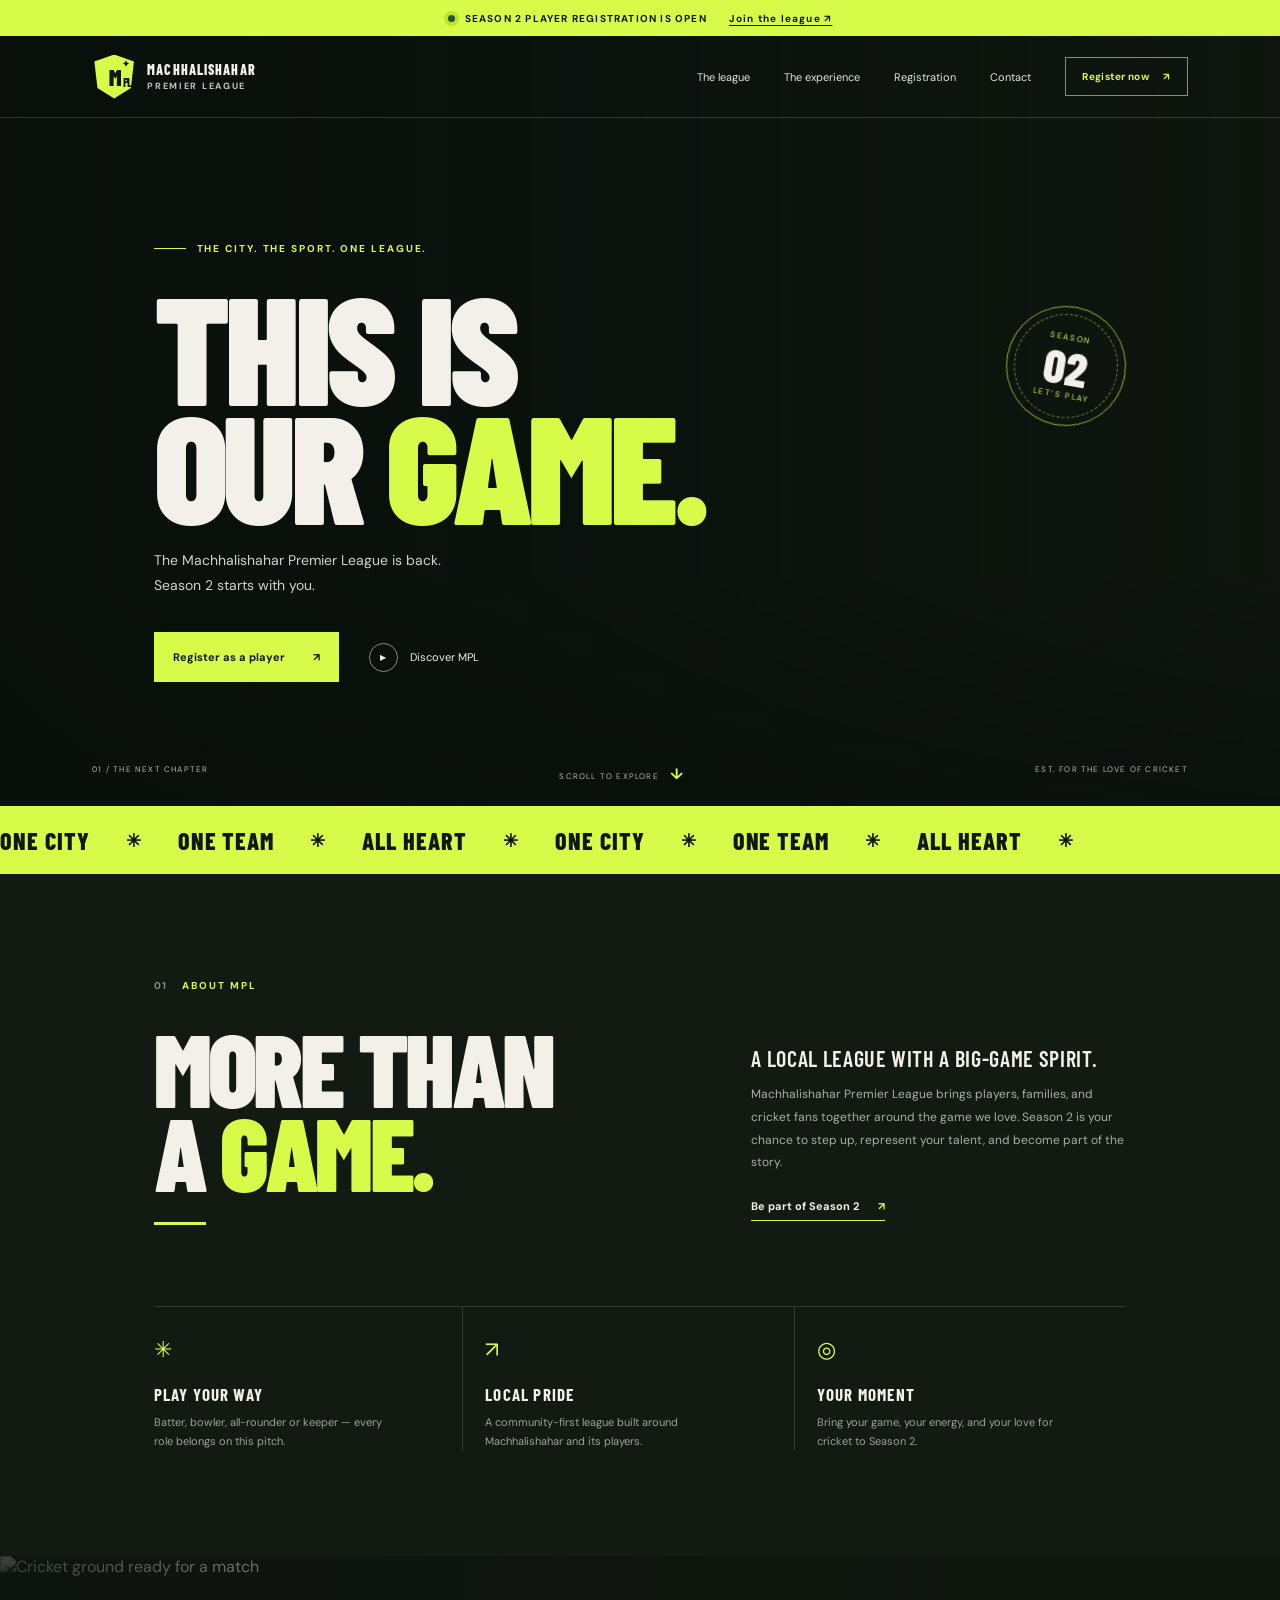
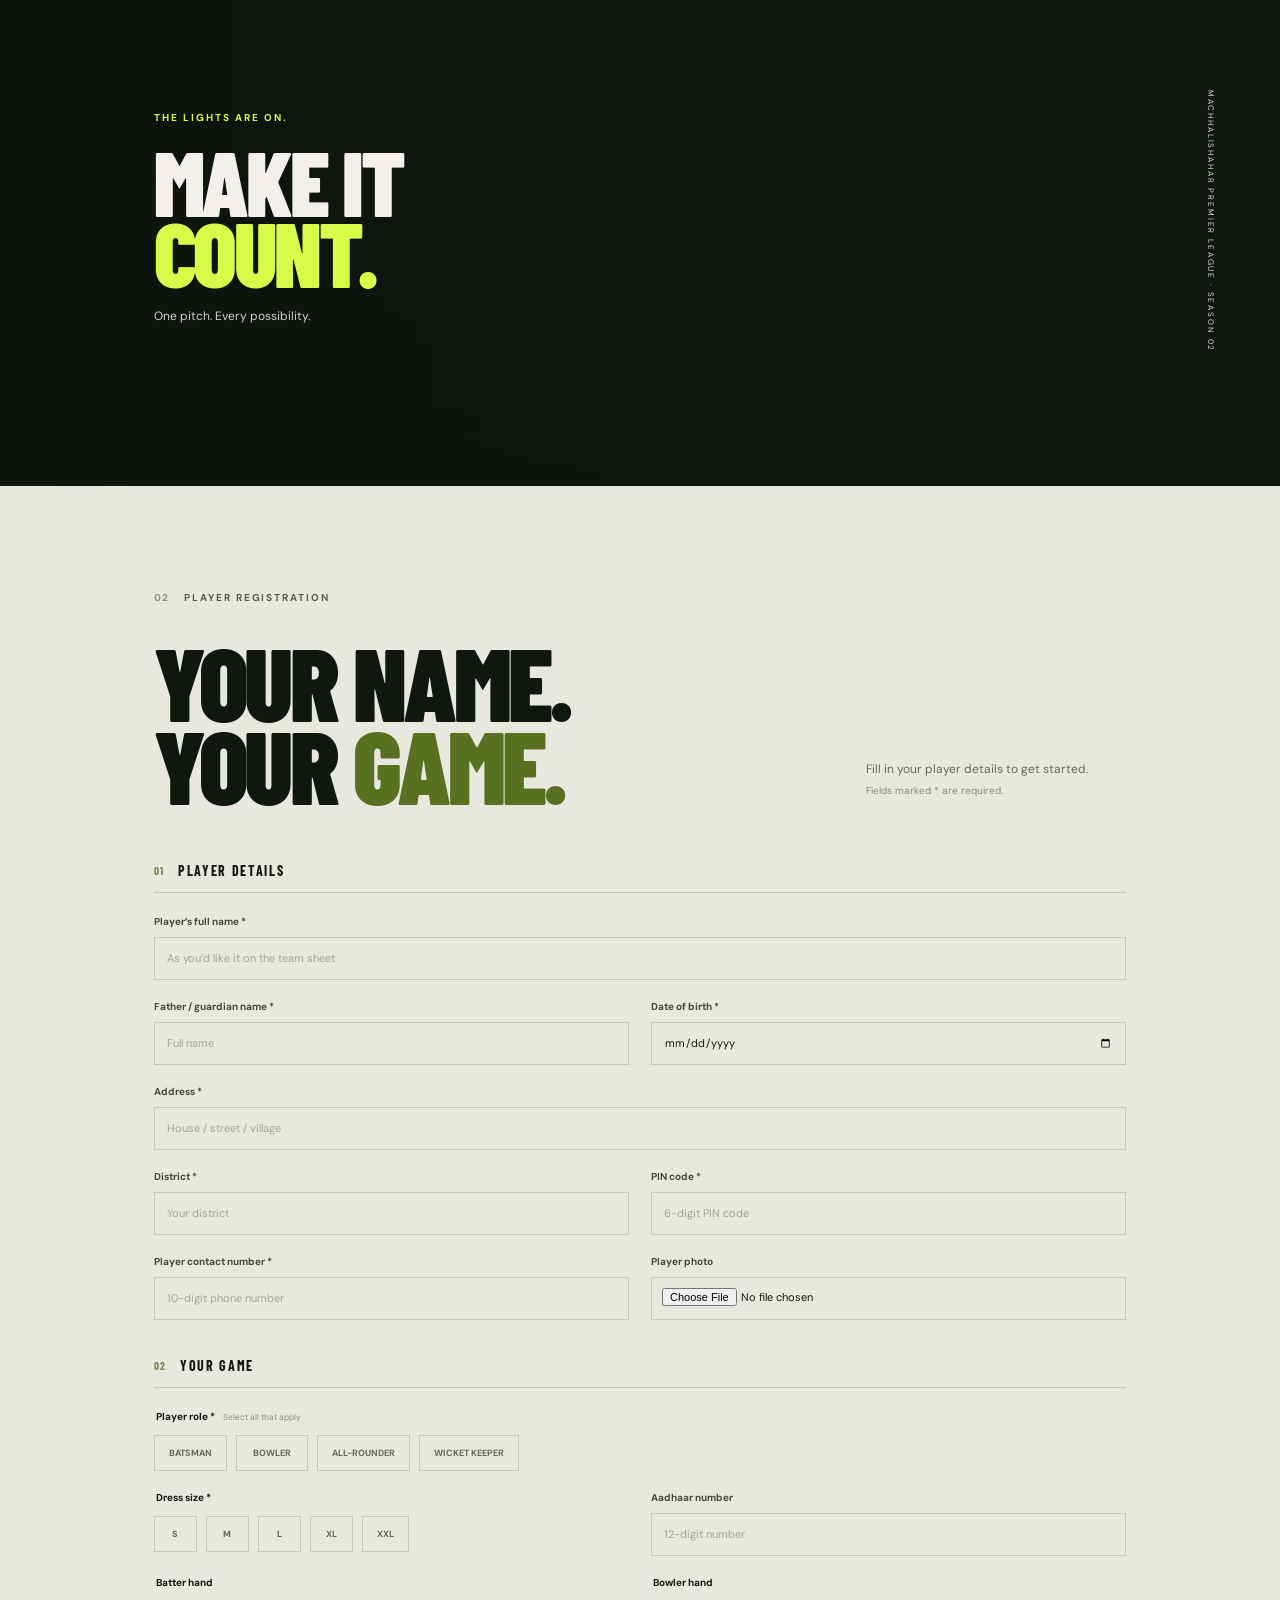
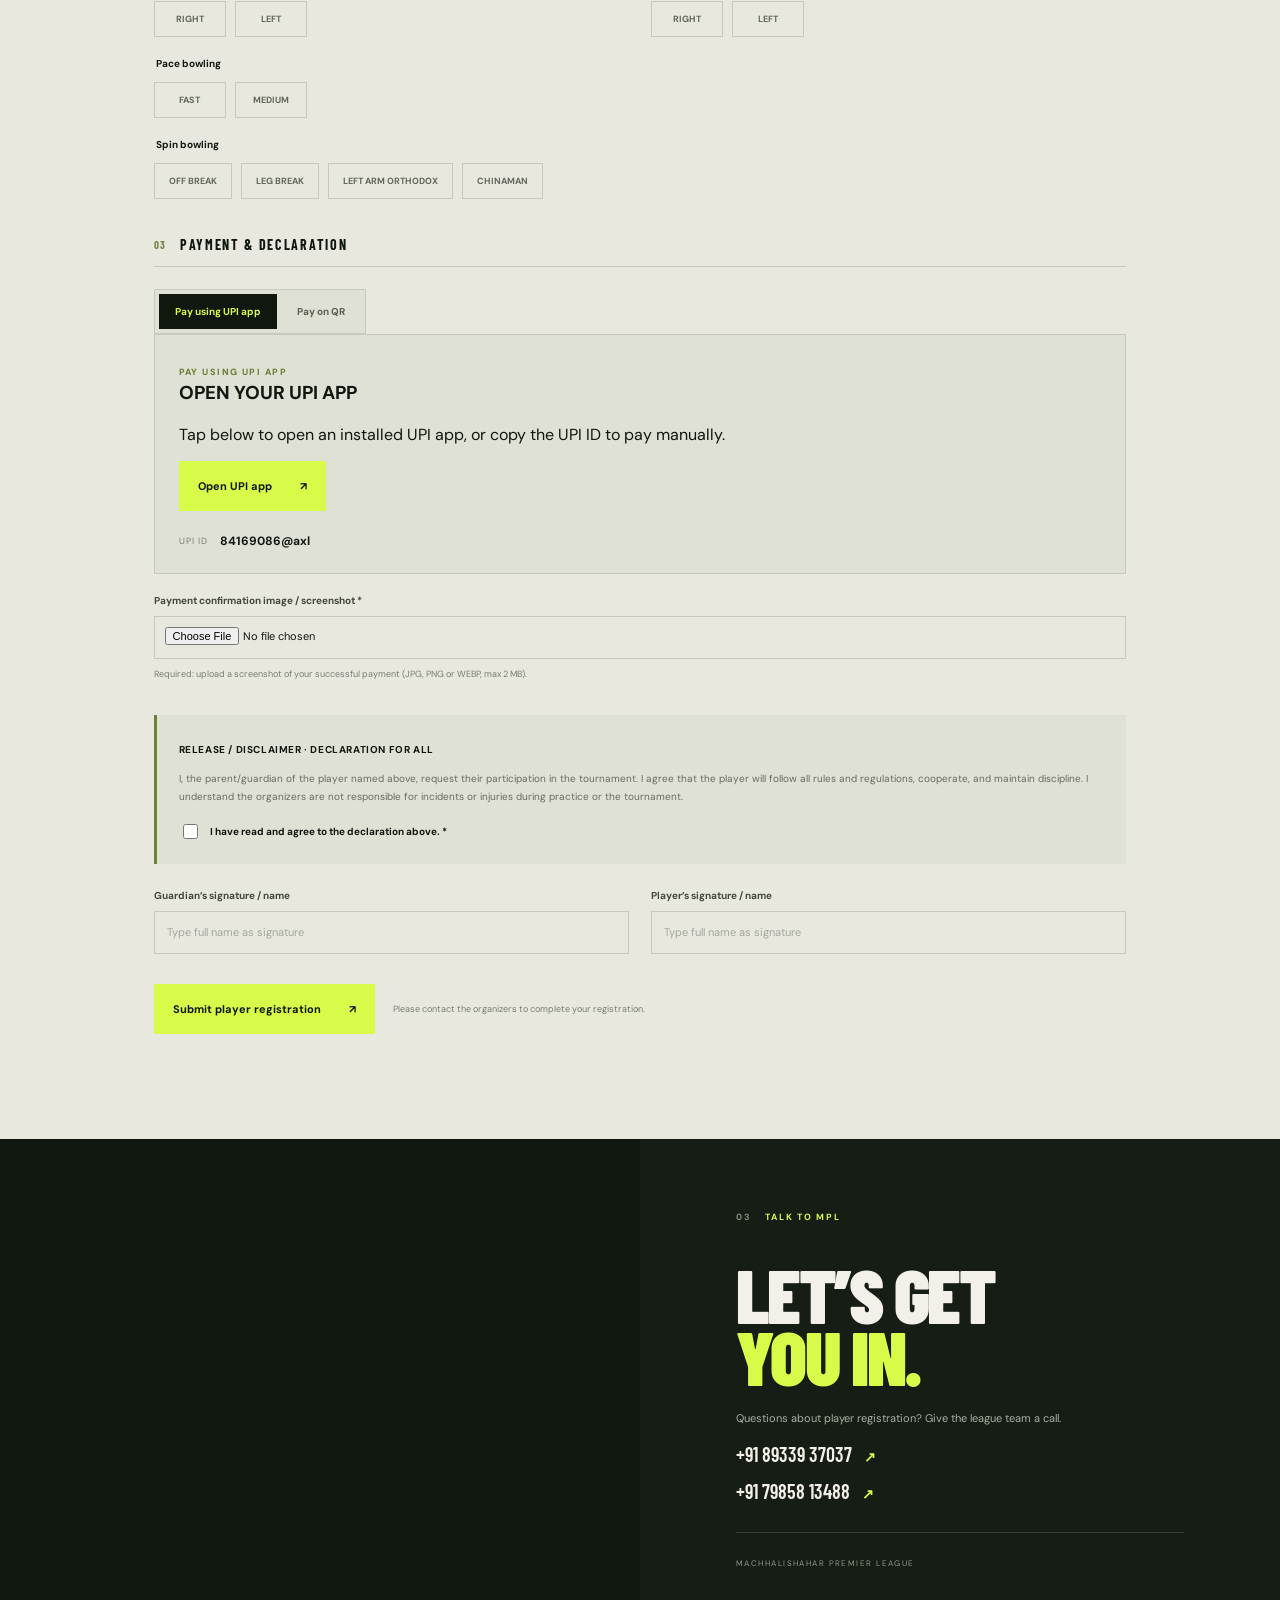
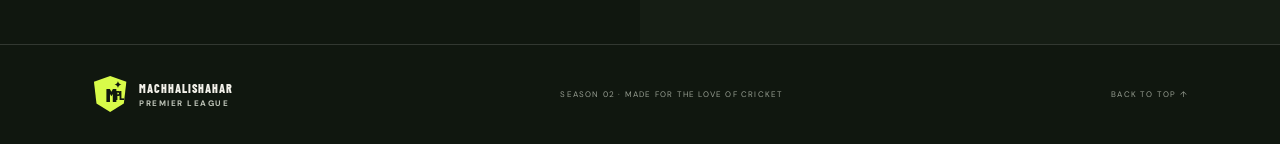
==== mpl.html @ d9a35962 "just mpl" ====
<!doctype html>
<html lang="en">
<head>
  <meta charset="UTF-8" />
  <meta name="viewport" content="width=device-width, initial-scale=1.0" />
  <meta name="theme-color" content="#10170f" />
  <meta name="description" content="Machhalishahar Premier League Season 2 — player registration, cricket, and community." />
  <title>MPL — Machhalishahar Premier League</title>
  <link rel="preconnect" href="https://fonts.googleapis.com" />
  <link rel="preconnect" href="https://fonts.gstatic.com" crossorigin />
  <link href="https://fonts.googleapis.com/css2?family=Barlow+Condensed:wght@500;600;700;800;900&family=DM+Sans:wght@400;500;600;700&display=swap" rel="stylesheet" />
  <link rel="stylesheet" href="styles.css" />
</head>
<body>
  <div class="announcement"><span class="live-dot"></span> SEASON 2 PLAYER REGISTRATION IS OPEN <a href="#register">Join the league <span aria-hidden="true">↗</span></a></div>
  <header class="site-header">
    <a class="brand" href="#home" aria-label="MPL home"><span class="brand-mark"><span>M</span><b>PL</b><i>✦</i></span><span class="brand-name">MACHHALISHAHAR<small>PREMIER LEAGUE</small></span></a>
    <button class="menu-toggle" aria-label="Open navigation" aria-expanded="false"><span></span><span></span></button>
    <nav class="nav"><a href="#about">The league</a><a href="#experience">The experience</a><a href="#register">Registration</a><a href="#contact">Contact</a><a class="nav-cta" href="#register">Register now <span>↗</span></a></nav>
  </header>
  <main>
    <section class="hero" id="home">
      <div class="hero-image" role="img" aria-label="Cricket batter playing under stadium lights"></div>
      <div class="hero-shade"></div>
      <div class="hero-content">
        <div class="eyebrow"><span class="eyebrow-line"></span> THE CITY. THE SPORT. ONE LEAGUE.</div>
        <h1>THIS IS<br/>OUR <em>GAME.</em></h1>
        <p class="hero-sub">The Machhalishahar Premier League is back.<br/>Season 2 starts with you.</p>
        <div class="hero-actions"><a class="button button-lime" href="#register">Register as a player <span>↗</span></a><a class="text-link" href="#about"><span class="play-icon">▶</span> Discover MPL</a></div>
      </div>
      <div class="hero-stamp"><span>SEASON</span><strong>02</strong><span>LET’S PLAY</span></div>
      <div class="hero-bottom"><span>01 / THE NEXT CHAPTER</span><span class="scroll-cue">SCROLL TO EXPLORE <b>↓</b></span><span>EST. FOR THE LOVE OF CRICKET</span></div>
    </section>
    <section class="ticker" aria-label="League motto"><div class="ticker-track"><span>ONE CITY</span><i>✳</i><span>ONE TEAM</span><i>✳</i><span>ALL HEART</span><i>✳</i><span>ONE CITY</span><i>✳</i><span>ONE TEAM</span><i>✳</i><span>ALL HEART</span><i>✳</i></div></section>
    <section class="about section-pad" id="about">
      <div class="section-kicker"><span>01</span> ABOUT MPL</div>
      <div class="about-grid"><div><h2>MORE THAN<br/>A <em>GAME.</em></h2><div class="short-rule"></div></div><div class="about-copy"><p class="lead">A local league with a big-game spirit.</p><p>Machhalishahar Premier League brings players, families, and cricket fans together around the game we love. Season 2 is your chance to step up, represent your talent, and become part of the story.</p><a class="arrow-link" href="#register">Be part of Season 2 <span>↗</span></a></div></div>
      <div class="feature-row"><article class="feature"><span class="feature-icon">✳</span><h3>PLAY YOUR WAY</h3><p>Batter, bowler, all-rounder or keeper — every role belongs on this pitch.</p></article><article class="feature"><span class="feature-icon">↗</span><h3>LOCAL PRIDE</h3><p>A community-first league built around Machhalishahar and its players.</p></article><article class="feature"><span class="feature-icon">◎</span><h3>YOUR MOMENT</h3><p>Bring your game, your energy, and your love for cricket to Season 2.</p></article></div>
    </section>
    <section class="photo-break" id="experience"><img src="https://images.unsplash.com/photo-1531415074968-036ba1b575da?auto=format&fit=crop&w=2000&q=85" alt="Cricket ground ready for a match" loading="lazy"/><div class="photo-overlay"></div><div class="photo-caption"><span>THE LIGHTS ARE ON.</span><h2>MAKE IT<br/><em>COUNT.</em></h2><p>One pitch. Every possibility.</p></div><div class="photo-vertical">MACHHALISHAHAR PREMIER LEAGUE · SEASON 02</div></section>
    <section class="register section-pad" id="register">
      <div class="section-kicker"><span>02</span> PLAYER REGISTRATION</div>
      <div class="register-heading"><div><h2>YOUR NAME.<br/>YOUR <em>GAME.</em></h2></div><p>Fill in your player details to get started.<br/><span>Fields marked * are required.</span></p></div>
      <form id="registration-form">
        <div class="form-section-title"><span>01</span> PLAYER DETAILS</div>
        <div class="form-grid">
          <label class="field span-2">Player’s full name *<input name="playerName" placeholder="As you’d like it on the team sheet" required /></label>
          <label class="field">Father / guardian name *<input name="fatherName" placeholder="Full name" required /></label>
          <label class="field">Date of birth *<input name="dob" type="date" required /></label>
          <label class="field span-2">Address *<input name="address" placeholder="House / street / village" required /></label>
          <label class="field">District *<input name="district" placeholder="Your district" required /></label>
          <label class="field">PIN code *<input name="pincode" inputmode="numeric" pattern="[0-9]{6}" maxlength="6" placeholder="6-digit PIN code" required /></label>
          <label class="field">Player contact number *<input name="phone" type="tel" inputmode="numeric" pattern="[0-9]{10}" maxlength="10" placeholder="10-digit phone number" required /></label>
          <label class="field">Player photo<input name="photo" type="file" accept=".jpg,.jpeg,.png,.webp,image/jpeg,image/png,image/webp" /></label>
        </div>
        <div class="form-section-title"><span>02</span> YOUR GAME</div>
        <div class="form-grid">
          <fieldset class="field-set span-2"><legend>Player role * <small>Select all that apply</small></legend><div class="choice-row"><label class="choice"><input type="checkbox" name="role" value="Batsman"/><span>BATSMAN</span></label><label class="choice"><input type="checkbox" name="role" value="Bowler"/><span>BOWLER</span></label><label class="choice"><input type="checkbox" name="role" value="All-rounder"/><span>ALL-ROUNDER</span></label><label class="choice"><input type="checkbox" name="role" value="Wicket keeper"/><span>WICKET KEEPER</span></label></div></fieldset>
          <fieldset class="field-set"><legend>Dress size *</legend><div class="choice-row sizes"><label class="choice"><input type="radio" name="size" value="S" required/><span>S</span></label><label class="choice"><input type="radio" name="size" value="M"/><span>M</span></label><label class="choice"><input type="radio" name="size" value="L"/><span>L</span></label><label class="choice"><input type="radio" name="size" value="XL"/><span>XL</span></label><label class="choice"><input type="radio" name="size" value="XXL"/><span>XXL</span></label></div></fieldset>
          <label class="field">Aadhaar number<input name="aadhaar" inputmode="numeric" pattern="[0-9 ]{12,14}" maxlength="14" placeholder="12-digit number" /></label>
          <fieldset class="field-set"><legend>Batter hand</legend><div class="choice-row"><label class="choice"><input type="radio" name="batterHand" value="Right hand"/><span>RIGHT</span></label><label class="choice"><input type="radio" name="batterHand" value="Left hand"/><span>LEFT</span></label></div></fieldset>
          <fieldset class="field-set"><legend>Bowler hand</legend><div class="choice-row"><label class="choice"><input type="radio" name="bowlerHand" value="Right hand"/><span>RIGHT</span></label><label class="choice"><input type="radio" name="bowlerHand" value="Left hand"/><span>LEFT</span></label></div></fieldset>
          <fieldset class="field-set span-2"><legend>Pace bowling</legend><div class="choice-row"><label class="choice"><input type="checkbox" name="pace" value="Fast"/><span>FAST</span></label><label class="choice"><input type="checkbox" name="pace" value="Medium"/><span>MEDIUM</span></label></div></fieldset>
          <fieldset class="field-set span-2"><legend>Spin bowling</legend><div class="choice-row"><label class="choice"><input type="checkbox" name="spin" value="Off break"/><span>OFF BREAK</span></label><label class="choice"><input type="checkbox" name="spin" value="Leg break"/><span>LEG BREAK</span></label><label class="choice"><input type="checkbox" name="spin" value="Left arm orthodox"/><span>LEFT ARM ORTHODOX</span></label><label class="choice"><input type="checkbox" name="spin" value="Chinaman"/><span>CHINAMAN</span></label></div></fieldset>
        </div>
        <div class="form-section-title"><span>03</span> PAYMENT &amp; DECLARATION</div>
        <div class="payment-method-toggle" role="group" aria-label="Choose a payment method">
          <button class="payment-method-button" type="button" data-payment-method="upi" aria-pressed="true">Pay using UPI app</button>
          <button class="payment-method-button" type="button" data-payment-method="qr" aria-pressed="false">Pay on QR</button>
        </div>
        <div class="payment-panel span-2">
          <div class="payment-option payment-upi" data-payment-option="upi">
            <span class="payment-label">PAY USING UPI APP</span><h3>OPEN YOUR UPI APP</h3>
            <p>Tap below to open an installed UPI app, or copy the UPI ID to pay manually.</p>
            <a class="button button-lime upi-launch" href="upi://pay?pa=84169086%40axl&pn=Registration%20Payment&am=700&cu=INR&tn=Registration%20Fee">Open UPI app <span>↗</span></a>
            <div class="upi-id"><span>UPI ID</span><strong>84169086@axl</strong></div>
          </div>
          <div class="payment-option payment-qr" data-payment-option="qr" hidden>
            <img src="assets/payment-qr.jpeg" alt="UPI payment QR code for 84169086@axl" />
            <div class="payment-instructions"><span class="payment-label">PAY ON QR</span><h3>SCAN TO PAY</h3><p>Scan this QR code with any UPI app to complete your payment.</p><div class="upi-id"><span>UPI ID</span><strong>84169086@axl</strong></div></div>
          </div>
        </div>
        <div class="form-grid payment-upload-grid"><label class="field span-2">Payment confirmation image / screenshot *<input name="paymentConfirmation" type="file" accept=".jpg,.jpeg,.png,.webp,image/jpeg,image/png,image/webp" required /><small class="field-hint">Required: upload a screenshot of your successful payment (JPG, PNG or WEBP, max 2 MB).</small></label></div>
        <div class="declaration"><strong>RELEASE / DISCLAIMER · DECLARATION FOR ALL</strong><p>I, the parent/guardian of the player named above, request their participation in the tournament. I agree that the player will follow all rules and regulations, cooperate, and maintain discipline. I understand the organizers are not responsible for incidents or injuries during practice or the tournament.</p><label class="agree"><input type="checkbox" name="agree" required/><span>I have read and agree to the declaration above. *</span></label></div>
        <div class="signature-grid"><label class="field">Guardian’s signature / name<input name="guardianSignature" placeholder="Type full name as signature" required /></label><label class="field">Player’s signature / name<input name="playerSignature" placeholder="Type full name as signature" required /></label></div>
        <div class="form-submit"><button class="button button-lime" type="submit">Submit player registration <span>↗</span></button><span class="form-note">Please contact the organizers to complete your registration.</span></div>
        <div class="form-status" id="form-status" role="status" aria-live="polite" hidden></div>
        <div class="form-success" id="form-success" role="status" aria-live="polite"><b>Thanks for stepping up.</b><span></span></div>
      </form>
      <dialog class="submit-dialog" id="submit-dialog" aria-labelledby="submit-dialog-title">
        <span class="wait-spinner" data-wait-spinner aria-label="Please wait"></span>
        <div class="submit-dialog-mark" aria-hidden="true">MPL</div>
        <h3 id="submit-dialog-title" data-dialog-title>Submitting your form</h3>
        <p data-dialog-message>Please wait while we save your player registration and images.</p>
        <button class="button button-lime" type="button" data-dialog-close hidden>Close</button>
      </dialog>
    </section>
    <section class="contact" id="contact"><div class="contact-image"></div><div class="contact-content"><div class="section-kicker"><span>03</span> TALK TO MPL</div><h2>LET’S GET<br/><em>YOU IN.</em></h2><p>Questions about player registration? Give the league team a call.</p><a class="phone-link" href="tel:8933937037">+91 89339 37037 <span>↗</span></a><a class="phone-link" href="tel:7985813488">+91 79858 13488 <span>↗</span></a><div class="contact-rule"></div><span class="contact-label">MACHHALISHAHAR PREMIER LEAGUE</span></div></section>
  </main>
  <footer><a class="brand footer-brand" href="#home"><span class="brand-mark"><span>M</span><b>PL</b><i>✦</i></span><span class="brand-name">MACHHALISHAHAR<small>PREMIER LEAGUE</small></span></a><span class="footer-note">SEASON 02 · MADE FOR THE LOVE OF CRICKET</span><a href="#home" class="back-top">BACK TO TOP ↑</a></footer>
  <script src="script.js"></script>
</body>
</html>
---- styles.css ----
:root{--ink:#10170f;--paper:#f2f0e9;--lime:#d8fb49;--muted:#878d82;--line:rgba(255,255,255,.14);--red:#ba3630}*{box-sizing:border-box}html{scroll-behavior:smooth}body{margin:0;background:var(--ink);color:var(--paper);font-family:'DM Sans',sans-serif}a{color:inherit;text-decoration:none}.announcement{height:36px;display:flex;align-items:center;justify-content:center;gap:10px;background:var(--lime);color:var(--ink);font-size:10px;font-weight:700;letter-spacing:.12em}.announcement a{margin-left:12px;text-decoration:underline;text-underline-offset:3px}.live-dot{height:7px;width:7px;background:#1c592f;border-radius:50%;box-shadow:0 0 0 4px #bce431;animation:pulse 1.8s infinite}.site-header{height:82px;display:flex;align-items:center;justify-content:space-between;padding:0 7.2%;position:absolute;top:36px;left:0;right:0;z-index:5;border-bottom:1px solid rgba(255,255,255,.15)}.brand{display:flex;align-items:center;gap:11px}.brand-mark{width:44px;height:44px;display:grid;place-items:center;position:relative;background:var(--lime);color:var(--ink);clip-path:polygon(50% 0,95% 16%,88% 76%,50% 100%,12% 76%,5% 16%);font-family:'Barlow Condensed';font-size:22px;font-weight:900;letter-spacing:-2px}.brand-mark b{position:absolute;right:5px;bottom:9px;font-size:13px}.brand-mark i{position:absolute;top:3px;right:8px;font-size:9px;font-style:normal}.brand-name{font-family:'Barlow Condensed';font-weight:800;font-size:14px;letter-spacing:.08em;line-height:1}.brand-name small{display:block;font-family:'DM Sans';font-size:9px;letter-spacing:.19em;margin-top:5px;color:#bdc3b7}.nav{display:flex;align-items:center;gap:34px;font-size:11px;color:#e2e5dd}.nav>a:not(.nav-cta):hover{color:var(--lime)}.nav-cta{padding:12px 16px;border:1px solid rgba(216,251,73,.6);color:var(--lime);font-size:10px;font-weight:700;letter-spacing:.04em}.nav-cta span{margin-left:12px}.menu-toggle{display:none}.hero{height:min(770px,90vh);min-height:620px;position:relative;display:flex;align-items:center;padding:82px 12% 0;overflow:hidden}.hero-image{position:absolute;inset:0;background:url('https://images.unsplash.com/photo-1540747913346-19e32dc3e97e?auto=format&fit=crop&w=2200&q=90') center 43%/cover;animation:heroIn 1.2s ease both}.hero-shade{position:absolute;inset:0;background:linear-gradient(90deg,rgba(9,15,11,.92) 0%,rgba(9,15,11,.69) 42%,rgba(9,15,11,.12) 100%),linear-gradient(0deg,rgba(9,15,11,.68),transparent 30%)}.hero-content{position:relative;z-index:1;animation:rise .8s .15s both}.eyebrow,.section-kicker{font-size:10px;letter-spacing:.19em;font-weight:700;color:var(--lime)}.eyebrow{display:flex;align-items:center;gap:11px}.eyebrow-line{width:32px;height:1px;background:var(--lime)}h1,h2,h3,p{margin-top:0}h1,h2{font-family:'Barlow Condensed',sans-serif;font-weight:900;letter-spacing:-.035em}h1{font-size:clamp(84px,12vw,164px);line-height:.78;margin:30px 0 24px}h1 em,h2 em{font-style:normal;color:var(--lime)}.hero-sub{font-size:14px;line-height:1.8;color:#d0d3cc}.hero-actions{display:flex;align-items:center;gap:30px;margin-top:34px}.button{height:50px;display:inline-flex;align-items:center;justify-content:center;gap:28px;border:0;padding:0 19px;font-family:'DM Sans';font-size:11px;font-weight:700;cursor:pointer;transition:transform .2s,background .2s}.button:hover{transform:translateY(-3px)}.button-lime{background:var(--lime);color:var(--ink)}.button-lime:hover{background:#e8ff86}.text-link{font-size:11px}.play-icon{display:inline-grid;place-items:center;width:29px;height:29px;border:1px solid rgba(255,255,255,.5);border-radius:50%;font-size:8px;margin-right:9px}.hero-stamp{position:absolute;right:12%;top:35%;width:120px;height:120px;border:1px solid rgba(216,251,73,.65);border-radius:50%;display:flex;flex-direction:column;align-items:center;justify-content:center;transform:rotate(10deg);animation:spinIn 1s .6s both}.hero-stamp:before{content:'';position:absolute;inset:7px;border:1px dashed rgba(216,251,73,.5);border-radius:50%}.hero-stamp span{font-size:8px;letter-spacing:.2em;color:var(--lime)}.hero-stamp strong{font:800 48px 'Barlow Condensed';line-height:1}.hero-bottom{position:absolute;bottom:22px;left:7.2%;right:7.2%;display:flex;justify-content:space-between;color:#b3b9ae;font-size:8px;letter-spacing:.15em}.scroll-cue b{color:var(--lime);font-size:15px;margin-left:8px}.ticker{height:68px;background:var(--lime);color:var(--ink);overflow:hidden;display:flex;align-items:center}.ticker-track{display:flex;align-items:center;gap:36px;white-space:nowrap;animation:marquee 24s linear infinite;font:800 24px 'Barlow Condensed';letter-spacing:.04em}.ticker-track i{font-style:normal;font-size:18px}.section-pad{padding:105px 12%}.about{background:#121a12}.section-kicker{display:flex;gap:14px;align-items:center}.section-kicker span{color:#858c7f}.about-grid{display:grid;grid-template-columns:1fr .78fr;gap:12%;align-items:end;margin-top:34px}.about h2,.register h2,.contact h2{font-size:clamp(64px,8vw,102px);line-height:.82;margin:0}.short-rule{width:52px;height:3px;background:var(--lime);margin-top:29px}.about-copy{padding-bottom:4px}.lead{font:600 22px 'Barlow Condensed';text-transform:uppercase;letter-spacing:.03em;margin-bottom:12px}.about-copy>p:not(.lead){color:#a8afa3;font-size:12px;line-height:1.9;max-width:410px}.arrow-link{display:inline-block;margin-top:13px;padding-bottom:7px;border-bottom:1px solid var(--lime);font-size:11px;font-weight:700}.arrow-link span{color:var(--lime);margin-left:16px}.feature-row{display:grid;grid-template-columns:repeat(3,1fr);gap:22px;margin-top:81px;border-top:1px solid var(--line)}.feature{padding:28px 17px 0 0;border-right:1px solid var(--line)}.feature:last-child{border-right:0}.feature-icon{font-size:22px;color:var(--lime)}.feature h3{font:700 17px 'Barlow Condensed';letter-spacing:.07em;margin:20px 0 9px}.feature p{font-size:11px;color:#9ca397;line-height:1.7;max-width:240px;margin:0}.photo-break{height:530px;position:relative;overflow:hidden}.photo-break>img{width:100%;height:100%;object-fit:cover;object-position:center 55%;filter:saturate(.7)}.photo-overlay{position:absolute;inset:0;background:linear-gradient(90deg,rgba(13,19,13,.8),transparent 76%),linear-gradient(0deg,rgba(13,19,13,.48),transparent 50%)}.photo-caption{position:absolute;left:12%;top:50%;transform:translateY(-50%)}.photo-caption>span{color:var(--lime);font-size:10px;letter-spacing:.2em;font-weight:700}.photo-caption h2{font-size:90px;line-height:.79;margin:20px 0}.photo-caption p{font-size:12px;color:#d2d5ce}.photo-vertical{position:absolute;right:5%;top:50%;writing-mode:vertical-rl;transform:translateY(-50%);color:#d7dfd0;font-size:8px;letter-spacing:.23em}.register{background:#e9e8df;color:var(--ink)}.register .section-kicker{color:#506044}.register .section-kicker span{color:#8a9081}.register-heading{display:flex;justify-content:space-between;align-items:end;margin:36px 0 55px}.register h2 em{color:#577121}.register-heading>p{font-size:12px;line-height:1.8;color:#656a5e;margin:0 4% 5px 20px}.register-heading>p span{color:#868a7e;font-size:10px}.form-section-title{display:flex;gap:13px;align-items:center;border-bottom:1px solid #c5c8bc;padding-bottom:13px;margin:37px 0 22px;font:700 14px 'Barlow Condensed';letter-spacing:.12em}.form-section-title span{color:#75843f;font-size:11px}.form-grid{display:grid;grid-template-columns:repeat(2,1fr);gap:20px 22px}.span-2{grid-column:span 2}.field{display:flex;flex-direction:column;gap:9px;font-size:10px;font-weight:700;color:#42483c}.field input:not([type=checkbox]):not([type=radio]){width:100%;height:43px;background:transparent;border:1px solid #c7c9be;padding:0 12px;color:var(--ink);font:400 11px 'DM Sans';outline:none;border-radius:0}.field input:focus{border-color:#687b31;box-shadow:0 0 0 2px rgba(104,123,49,.12)}.field input::placeholder{color:#a3a69c}.field input[type=file]{padding:10px!important}.field-set{border:0;padding:0;margin:0;min-width:0}.field-set legend{font-size:10px;font-weight:700;margin-bottom:12px}.field-set legend small{font-weight:400;color:#8a8d82;margin-left:6px}.choice-row{display:flex;flex-wrap:wrap;gap:9px}.choice{position:relative;cursor:pointer}.choice input{position:absolute;opacity:0;inset:0}.choice span{height:36px;padding:0 14px;min-width:72px;border:1px solid #c7c9be;display:flex;align-items:center;justify-content:center;font-size:9px;font-weight:700;color:#61665b;transition:.15s}.choice input:checked+span{background:var(--ink);color:var(--lime);border-color:var(--ink)}.choice input:focus-visible+span{outline:2px solid #778a3f;outline-offset:2px}.sizes .choice span{min-width:43px}.declaration{margin-top:35px;padding:22px;background:#dfe1d5;border-left:3px solid #6d8236}.declaration>strong{font-size:10px;letter-spacing:.06em}.declaration p{font-size:10px;line-height:1.8;color:#666b60;margin:12px 0 15px}.agree{display:flex;align-items:center;gap:9px;font-size:10px;font-weight:700}.agree input{accent-color:#657b31;width:15px;height:15px}.signature-grid{display:grid;grid-template-columns:repeat(2,1fr);gap:22px;margin-top:25px}.form-submit{display:flex;align-items:center;gap:18px;margin-top:30px}.form-note{font-size:9px;color:#777c71}.form-success{display:none;margin-top:22px;padding:15px;background:#dbe8bd;border-left:3px solid #718d35;font-size:11px}.form-success.show{display:flex;flex-direction:column;gap:5px}.contact{min-height:505px;position:relative;display:grid;grid-template-columns:1fr 1fr;overflow:hidden}.contact-image{background:url('https://images.unsplash.com/photo-1624526267942-ab0ff8a3e972?auto=format&fit=crop&w=1200&q=85') center/cover;filter:saturate(.65)}.contact-content{padding:72px 15%;background:#151d14}.contact-content .section-kicker{font-size:9px}.contact h2{font-size:76px;margin:40px 0 22px}.contact-content>p{font-size:11px;color:#aab0a5;line-height:1.8}.phone-link{display:block;font:600 20px 'Barlow Condensed';margin-top:13px}.phone-link span{color:var(--lime);font-size:14px;margin-left:8px}.contact-rule{width:100%;height:1px;background:var(--line);margin:29px 0 17px}.contact-label{font-size:8px;letter-spacing:.18em;color:#90988c}footer{height:100px;padding:0 7.2%;display:flex;justify-content:space-between;align-items:center;border-top:1px solid var(--line)}.footer-brand .brand-mark{width:36px;height:36px;font-size:19px}.footer-brand .brand-name{font-size:12px}.footer-brand .brand-name small{font-size:8px}.footer-note,.back-top{font-size:8px;letter-spacing:.15em;color:#979e92}.back-top:hover{color:var(--lime)}
@keyframes marquee{to{transform:translateX(-50%)}}@keyframes rise{from{opacity:0;transform:translateY(24px)}to{opacity:1;transform:translateY(0)}}@keyframes heroIn{from{transform:scale(1.06);filter:brightness(.6)}to{transform:scale(1);filter:brightness(1)}}@keyframes spinIn{from{opacity:0;transform:rotate(-35deg) scale(.75)}to{opacity:1;transform:rotate(10deg) scale(1)}}@keyframes pulse{50%{box-shadow:0 0 0 7px rgba(188,228,49,.5)}}
@media(max-width:850px){.site-header{padding:0 5%}.nav{gap:17px}.nav>a:not(.nav-cta){font-size:10px}.hero{padding-left:8%;height:690px}.hero-stamp{right:8%;width:96px;height:96px}.hero-stamp strong{font-size:39px}.section-pad{padding:82px 8%}.about-grid{gap:8%}.photo-caption{left:8%}.contact-content{padding:65px 10%}}
@media(max-width:620px){.announcement{font-size:8px;letter-spacing:.06em}.announcement a{margin-left:2px}.site-header{height:70px}.brand-mark{width:39px;height:39px}.brand-name{font-size:12px}.menu-toggle{display:flex;flex-direction:column;gap:6px;padding:10px;background:transparent;border:0;z-index:7}.menu-toggle span{width:23px;height:1px;background:var(--paper)}.nav{display:none;position:absolute;top:70px;left:0;right:0;background:#111910;padding:22px 7%;flex-direction:column;align-items:stretch;gap:0;border-bottom:1px solid var(--line)}.nav.open{display:flex}.nav>a{padding:14px 0;border-bottom:1px solid var(--line)}.nav .nav-cta{margin-top:13px;padding:14px}.hero{min-height:650px;height:85vh;padding:70px 7% 0}.hero-image{background-position:59% center}.hero-shade{background:linear-gradient(90deg,rgba(9,15,11,.83),rgba(9,15,11,.32)),linear-gradient(0deg,rgba(9,15,11,.65),transparent 55%)}h1{font-size:clamp(81px,19vw,122px)}.hero-stamp{right:7%;top:auto;bottom:93px;width:78px;height:78px}.hero-stamp strong{font-size:31px}.hero-stamp span{font-size:6px}.hero-bottom{left:7%;right:7%;font-size:7px}.hero-bottom>span:last-child{display:none}.ticker{height:54px}.ticker-track{font-size:20px;gap:23px}.section-pad{padding:71px 7%}.about-grid{grid-template-columns:1fr;gap:30px;margin-top:29px}.about h2,.register h2{font-size:76px}.about-copy>p:not(.lead){max-width:100%}.feature-row{grid-template-columns:1fr;margin-top:52px;gap:0}.feature{padding:19px 0;border-right:0;border-bottom:1px solid var(--line)}.feature h3{margin:10px 0 5px}.photo-break{height:420px}.photo-caption h2{font-size:76px}.photo-vertical{right:4%}.register-heading{display:block;margin:29px 0 39px}.register-heading>p{margin:24px 0 0}.form-grid{grid-template-columns:1fr;gap:18px}.span-2{grid-column:auto}.choice-row{gap:7px}.choice span{min-width:64px;padding:0 10px}.sizes .choice span{min-width:42px}.signature-grid{grid-template-columns:1fr}.form-submit{align-items:flex-start;flex-direction:column;gap:11px}.contact{grid-template-columns:1fr}.contact-image{height:250px}.contact-content{padding:55px 9% 62px}.contact h2{font-size:70px;margin-top:33px}footer{padding:0 6%;height:85px}.footer-note{display:none}}
@media(prefers-reduced-motion:reduce){*,*::before,*::after{scroll-behavior:auto!important;animation-duration:.01ms!important;animation-iteration-count:1!important;transition-duration:.01ms!important}}
.payment-panel{grid-column:span 2;display:grid;grid-template-columns:190px 1fr;gap:28px;align-items:center;padding:24px;background:#dfe1d5;border:1px solid #c7c9be}.payment-qr{display:grid;place-items:center;background:#fff;padding:12px}.payment-qr img{display:block;width:100%;max-width:166px;height:auto;aspect-ratio:1;object-fit:contain}.payment-label{font-size:9px;letter-spacing:.16em;font-weight:700;color:#657b31}.payment-instructions h3{font:800 22px 'Barlow Condensed';letter-spacing:.06em;margin:8px 0}.payment-instructions p{font-size:11px;color:#656a5e;line-height:1.7;margin:0 0 15px}.upi-id{display:flex;align-items:center;gap:12px}.upi-id span{font-size:9px;color:#777c71;letter-spacing:.12em}.upi-id strong{font-size:12px;color:var(--ink)}.payment-upload-grid{margin-top:20px}.field-hint{font-size:9px;font-weight:400;color:#777c71}@media(max-width:620px){.payment-panel{grid-column:auto;grid-template-columns:1fr;justify-items:start;gap:18px;padding:18px}.payment-qr{width:100%;max-width:190px}}
.form-status{margin-top:16px;padding:12px 14px;font-size:10px;line-height:1.7}.form-status.info{background:#dfe1d5;color:#42483c}.form-status.error{background:#f2dddd;color:#8a2b25}.form-status[hidden]{display:none}.form-submit button:disabled{opacity:.72;cursor:wait;transform:none}
.submit-dialog{width:min(440px,calc(100% - 32px));border:1px solid #718d35;padding:34px;background:#e9e8df;color:#10170f;text-align:center;box-shadow:0 24px 80px #0008}.submit-dialog::backdrop{background:#081008c9;backdrop-filter:blur(4px)}.submit-dialog-mark{display:grid;place-items:center;width:48px;height:48px;margin:0 auto 18px;background:#d8fb49;color:#10170f;font:900 16px 'Barlow Condensed';clip-path:polygon(50% 0,95% 16%,88% 76%,50% 100%,12% 76%,5% 16%)}.submit-dialog h3{margin:0 0 10px;font:800 26px 'Barlow Condensed';letter-spacing:.03em;text-transform:uppercase}.submit-dialog p{margin:0 0 22px;color:#60665a;font-size:12px;line-height:1.7}.submit-dialog button[hidden]{display:none}
.wait-spinner{display:block;width:38px;height:38px;margin:0 auto 18px;border:4px solid #cbd2b8;border-top-color:#657b31;border-radius:50%;animation:wait-spin .8s linear infinite}.wait-spinner[hidden]{display:none}@keyframes wait-spin{to{transform:rotate(360deg)}}
.payment-method-toggle{grid-column:span 2;display:inline-flex;justify-self:start;padding:4px;background:#dfe1d5;border:1px solid #c7c9be;gap:4px}.payment-method-button{border:0;background:transparent;padding:11px 16px;color:#59604f;font:700 10px 'DM Sans';cursor:pointer}.payment-method-button[aria-pressed="true"]{background:#10170f;color:#d8fb49}.payment-method-button:focus-visible{outline:2px solid #657b31;outline-offset:2px}.payment-panel .payment-upi{grid-column:1/-1}.payment-panel .payment-qr{grid-column:1/-1;display:grid;grid-template-columns:190px 1fr;gap:28px;align-items:center;background:transparent;padding:0}.payment-option[hidden]{display:none}.payment-qr img{display:block;width:100%;max-width:166px;height:auto;aspect-ratio:1;object-fit:contain;background:#fff;padding:10px}.upi-launch{margin:0 0 18px;width:max-content}.payment-upi .upi-id{margin-top:4px}
.form-debug-panel{margin-top:12px;padding:12px;background:#151d14;color:#d8fb49;white-space:pre-wrap;overflow-wrap:anywhere;font:10px/1.5 monospace;max-height:240px;overflow:auto}.form-debug-panel:empty{display:none}
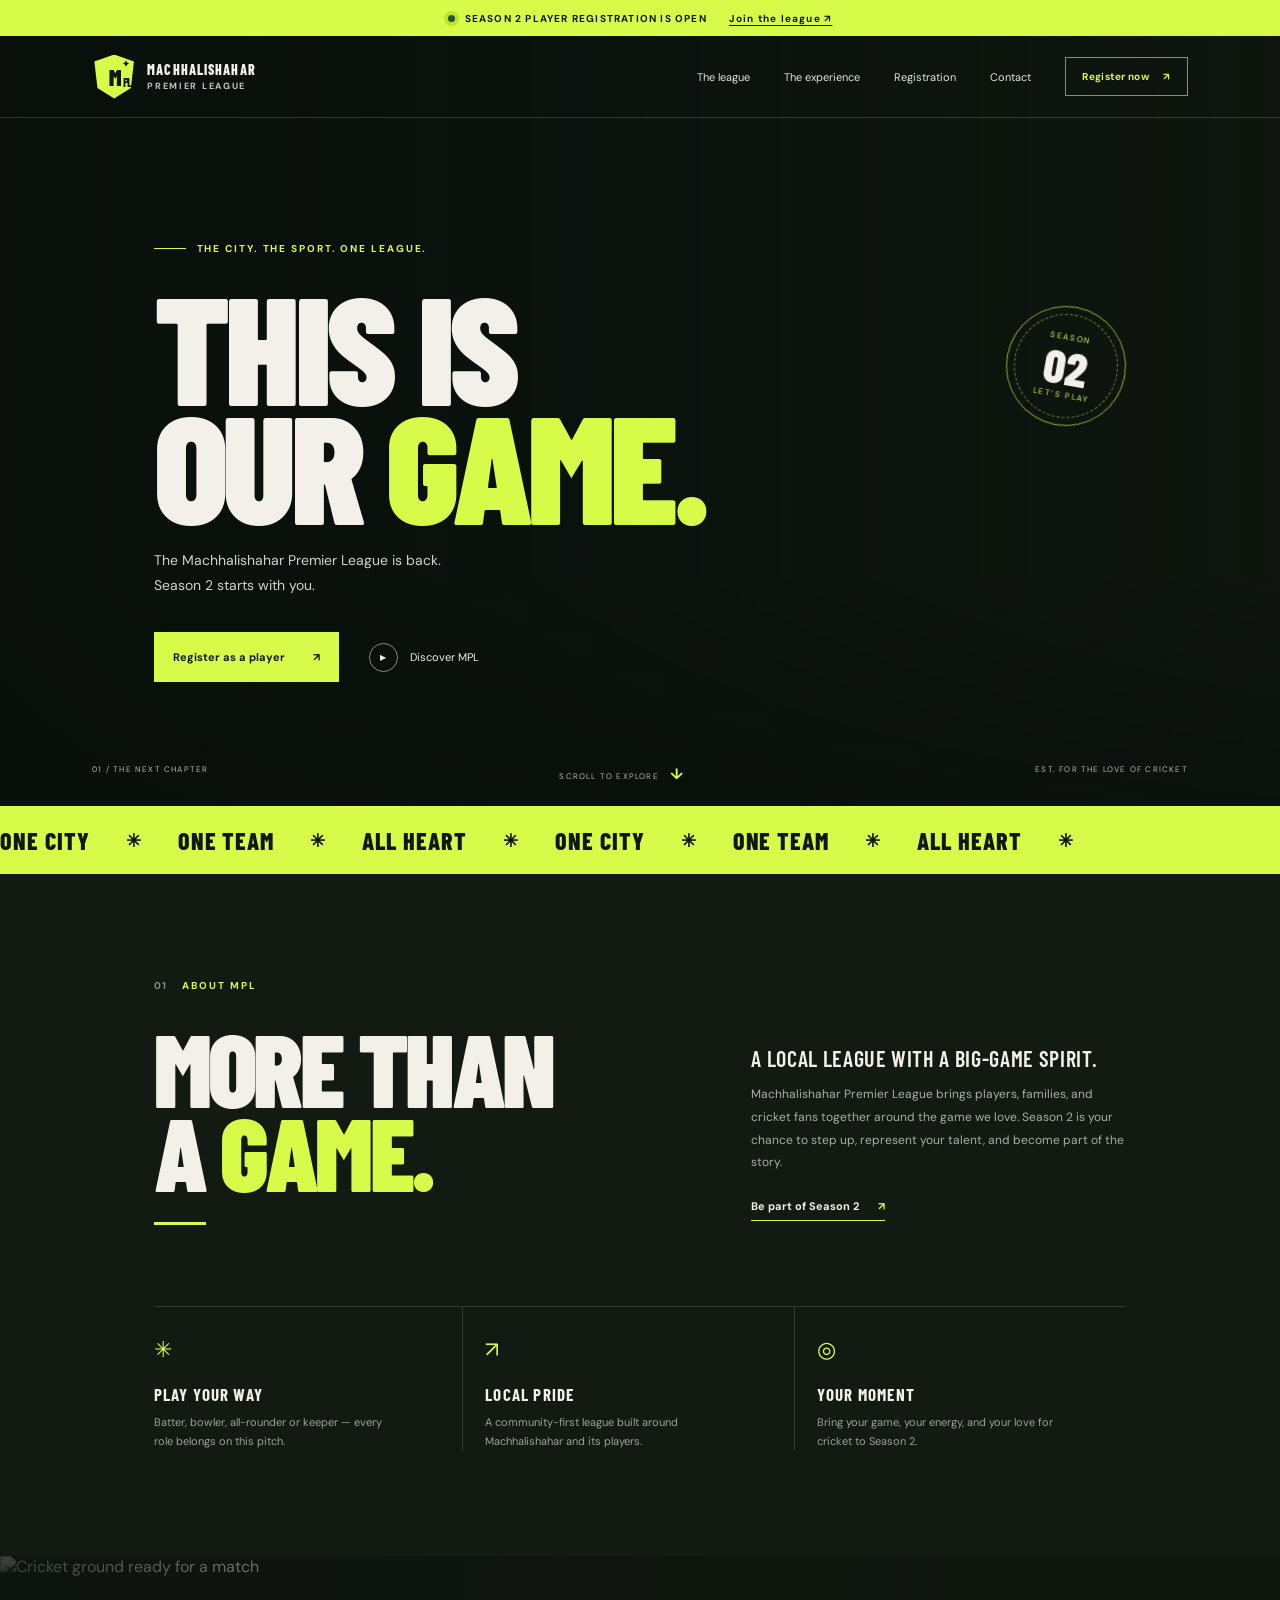
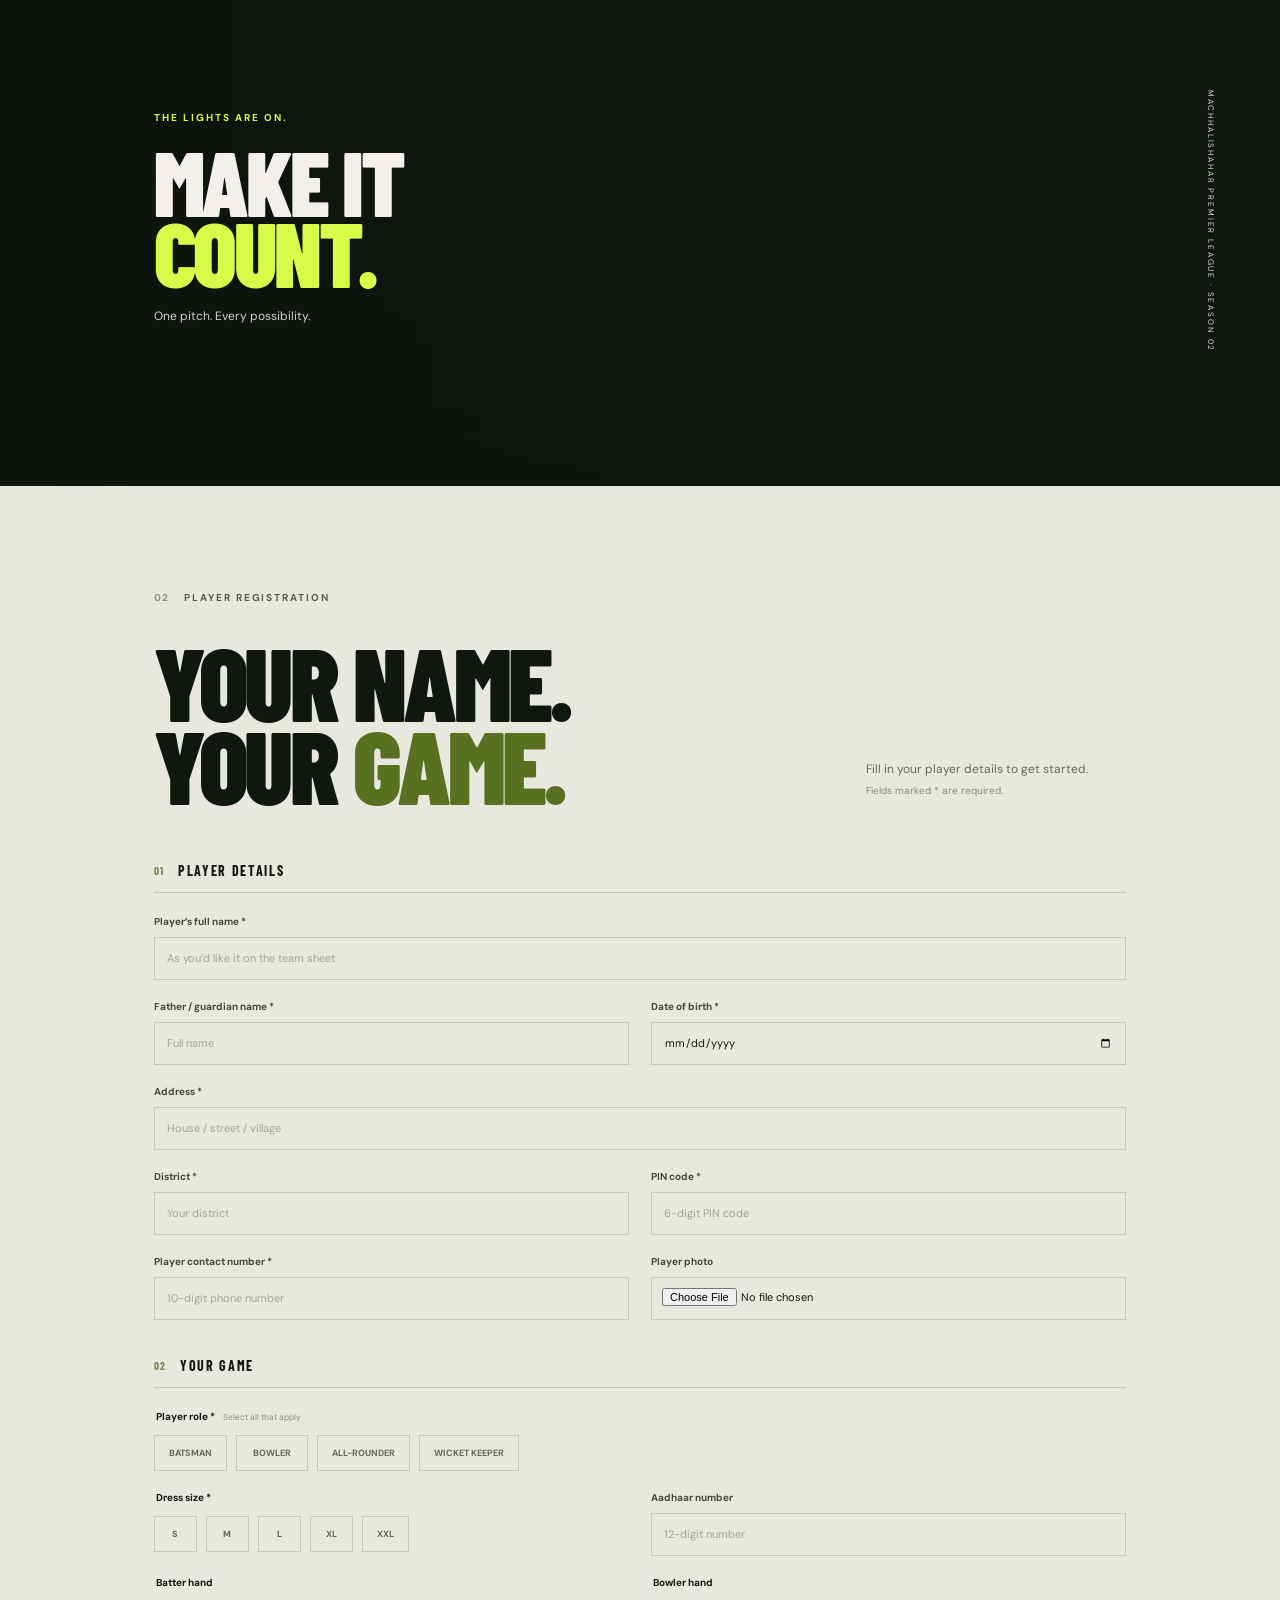
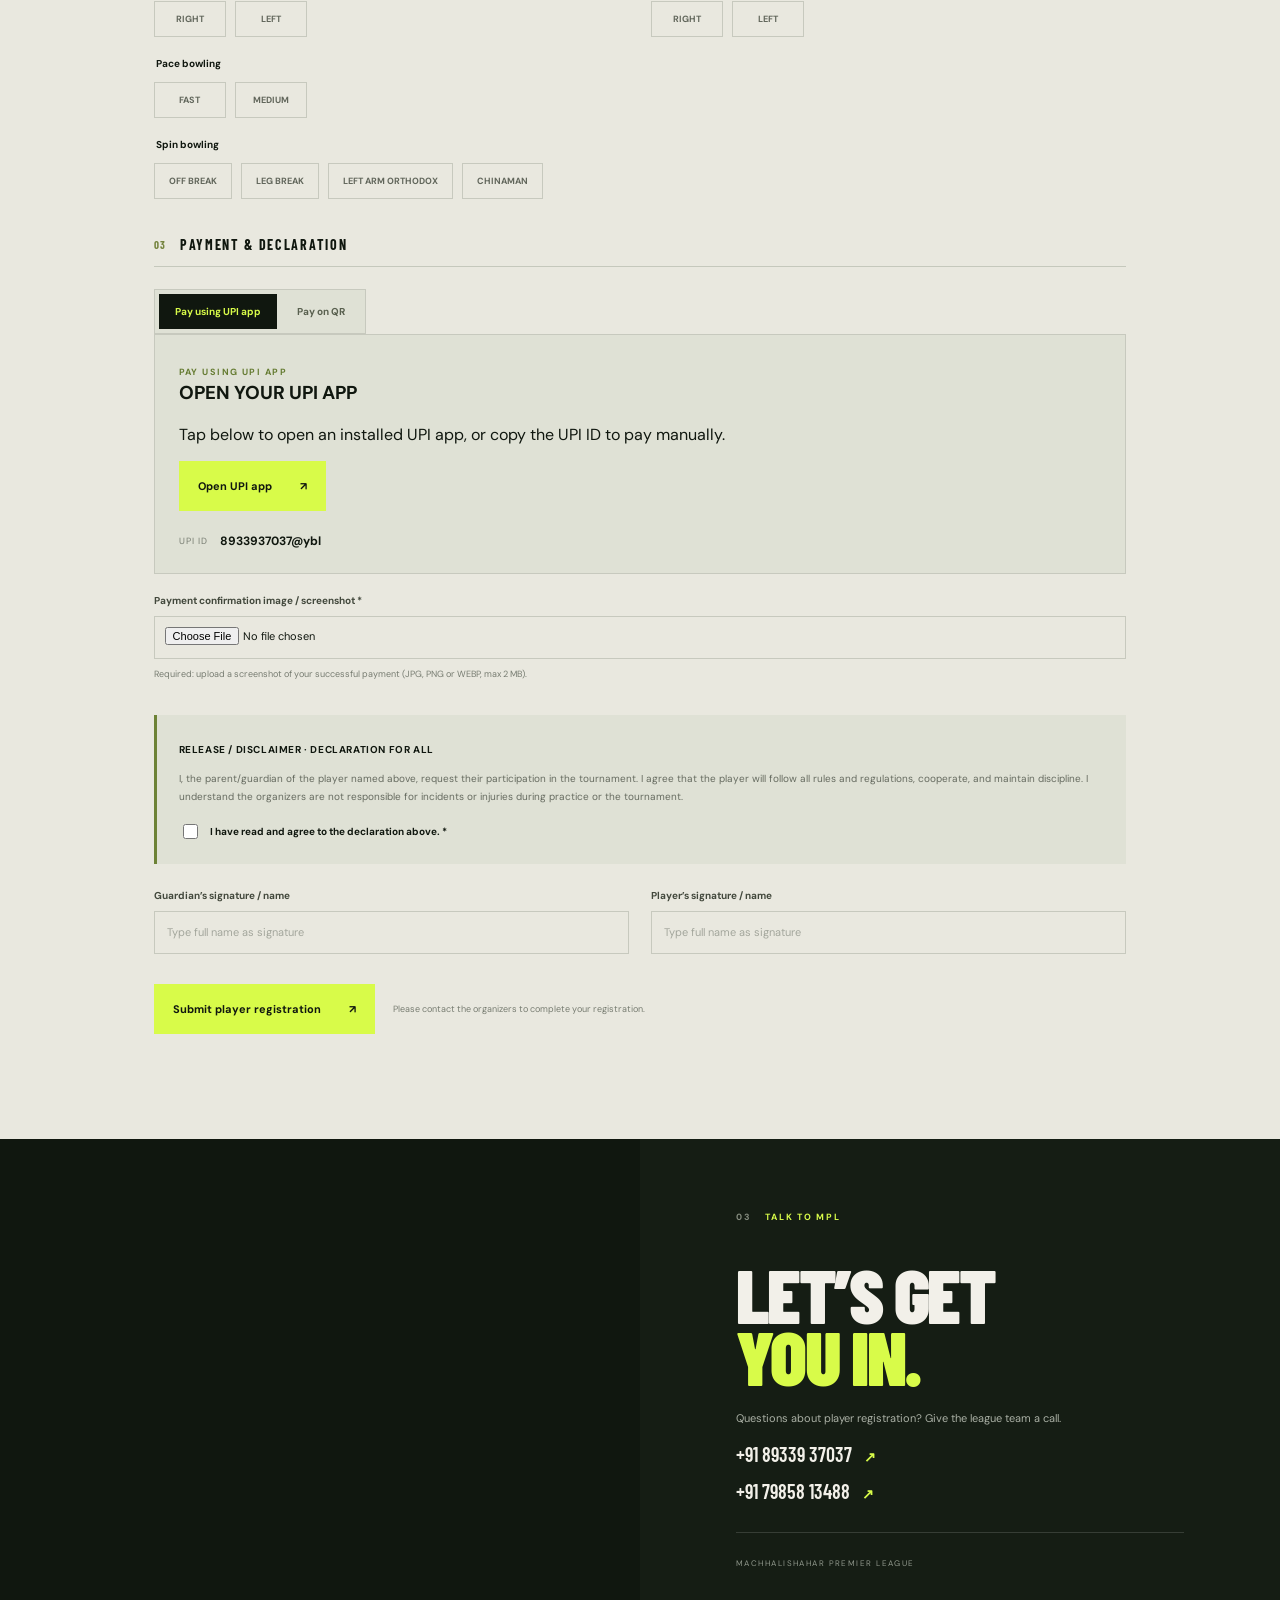
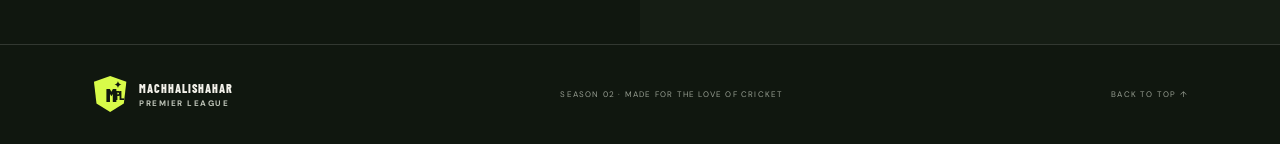
==== commit 27bade83: "new upi id and qr" ====
--- a/mpl.html
+++ b/mpl.html
@@ -72,12 +72,12 @@
           <div class="payment-option payment-upi" data-payment-option="upi">
             <span class="payment-label">PAY USING UPI APP</span><h3>OPEN YOUR UPI APP</h3>
             <p>Tap below to open an installed UPI app, or copy the UPI ID to pay manually.</p>
-            <a class="button button-lime upi-launch" href="upi://pay?pa=84169086%40axl&pn=Registration%20Payment&am=700&cu=INR&tn=Registration%20Fee">Open UPI app <span>↗</span></a>
-            <div class="upi-id"><span>UPI ID</span><strong>84169086@axl</strong></div>
+            <a class="button button-lime upi-launch" href="upi://pay?pa=8933937037%40ybl&pn=MAHENDRAKUMAR%20SO%20UMASHANKARYADAV&mc=0000&mode=02&purpose=00&am=700.00&cu=INR&tn=Cricket%20Tournament%20Registration">Open UPI app <span>↗</span></a>
+            <div class="upi-id"><span>UPI ID</span><strong>8933937037@ybl</strong></div>
           </div>
           <div class="payment-option payment-qr" data-payment-option="qr" hidden>
-            <img src="assets/payment-qr.jpeg" alt="UPI payment QR code for 84169086@axl" />
-            <div class="payment-instructions"><span class="payment-label">PAY ON QR</span><h3>SCAN TO PAY</h3><p>Scan this QR code with any UPI app to complete your payment.</p><div class="upi-id"><span>UPI ID</span><strong>84169086@axl</strong></div></div>
+            <img src="assets/payment-qr.jpeg" alt="UPI payment QR code for 8933937037@ybl" />
+            <div class="payment-instructions"><span class="payment-label">PAY ON QR</span><h3>SCAN TO PAY</h3><p>Scan this QR code with any UPI app to complete your payment.</p><div class="upi-id"><span>UPI ID</span><strong>8933937037@ybl</strong></div></div>
           </div>
         </div>
         <div class="form-grid payment-upload-grid"><label class="field span-2">Payment confirmation image / screenshot *<input name="paymentConfirmation" type="file" accept=".jpg,.jpeg,.png,.webp,image/jpeg,image/png,image/webp" required /><small class="field-hint">Required: upload a screenshot of your successful payment (JPG, PNG or WEBP, max 2 MB).</small></label></div>
@@ -92,6 +92,7 @@
         <div class="submit-dialog-mark" aria-hidden="true">MPL</div>
         <h3 id="submit-dialog-title" data-dialog-title>Submitting your form</h3>
         <p data-dialog-message>Please wait while we save your player registration and images.</p>
+        <a class="button whatsapp-join" data-whatsapp-join href="https://chat.whatsapp.com/I9qrq3qTameGAEKAjLJ2uT" target="_blank" rel="noopener noreferrer" hidden>Join the WhatsApp group <span aria-hidden="true">↗</span></a>
         <button class="button button-lime" type="button" data-dialog-close hidden>Close</button>
       </dialog>
     </section>
--- a/styles.css
+++ b/styles.css
@@ -9,3 +9,4 @@
 .wait-spinner{display:block;width:38px;height:38px;margin:0 auto 18px;border:4px solid #cbd2b8;border-top-color:#657b31;border-radius:50%;animation:wait-spin .8s linear infinite}.wait-spinner[hidden]{display:none}@keyframes wait-spin{to{transform:rotate(360deg)}}
 .payment-method-toggle{grid-column:span 2;display:inline-flex;justify-self:start;padding:4px;background:#dfe1d5;border:1px solid #c7c9be;gap:4px}.payment-method-button{border:0;background:transparent;padding:11px 16px;color:#59604f;font:700 10px 'DM Sans';cursor:pointer}.payment-method-button[aria-pressed="true"]{background:#10170f;color:#d8fb49}.payment-method-button:focus-visible{outline:2px solid #657b31;outline-offset:2px}.payment-panel .payment-upi{grid-column:1/-1}.payment-panel .payment-qr{grid-column:1/-1;display:grid;grid-template-columns:190px 1fr;gap:28px;align-items:center;background:transparent;padding:0}.payment-option[hidden]{display:none}.payment-qr img{display:block;width:100%;max-width:166px;height:auto;aspect-ratio:1;object-fit:contain;background:#fff;padding:10px}.upi-launch{margin:0 0 18px;width:max-content}.payment-upi .upi-id{margin-top:4px}
 .form-debug-panel{margin-top:12px;padding:12px;background:#151d14;color:#d8fb49;white-space:pre-wrap;overflow-wrap:anywhere;font:10px/1.5 monospace;max-height:240px;overflow:auto}.form-debug-panel:empty{display:none}
+.whatsapp-join{margin:0 auto 12px;background:#25d366;color:#102015}.whatsapp-join:hover{background:#46e17c}.whatsapp-join[hidden]{display:none}
